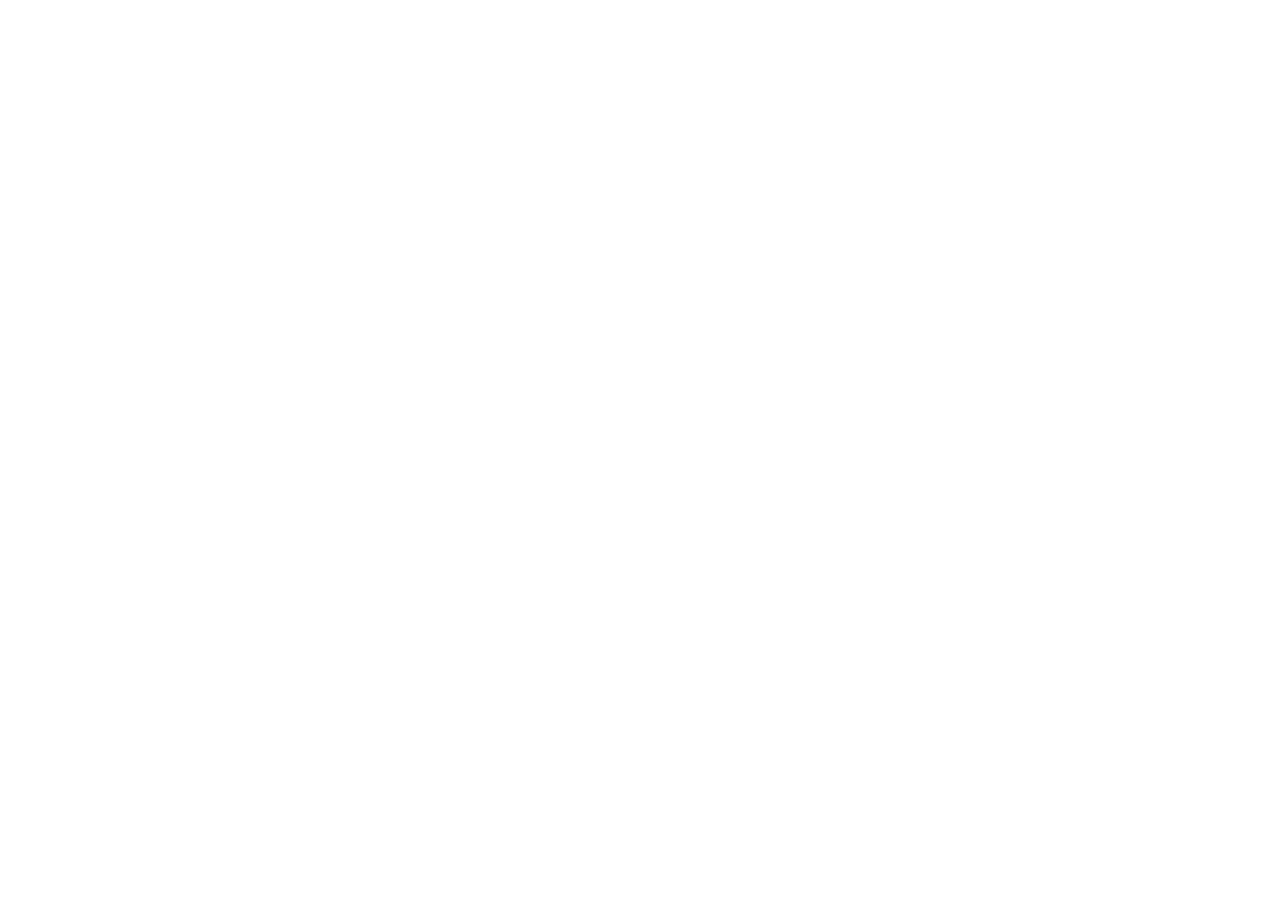
==== index.html @ c28112bc "feat: initial structure done" ====
<!DOCTYPE html>
<html lang="en">
<head>
    <meta charset="UTF-8">
    <meta http-equiv="X-UA-Compatible" content="IE=edge">
    <meta name="viewport" content="width=device-width, initial-scale=1.0">
    <title>Document</title>
</head>
<body>
    
</body>
</html>
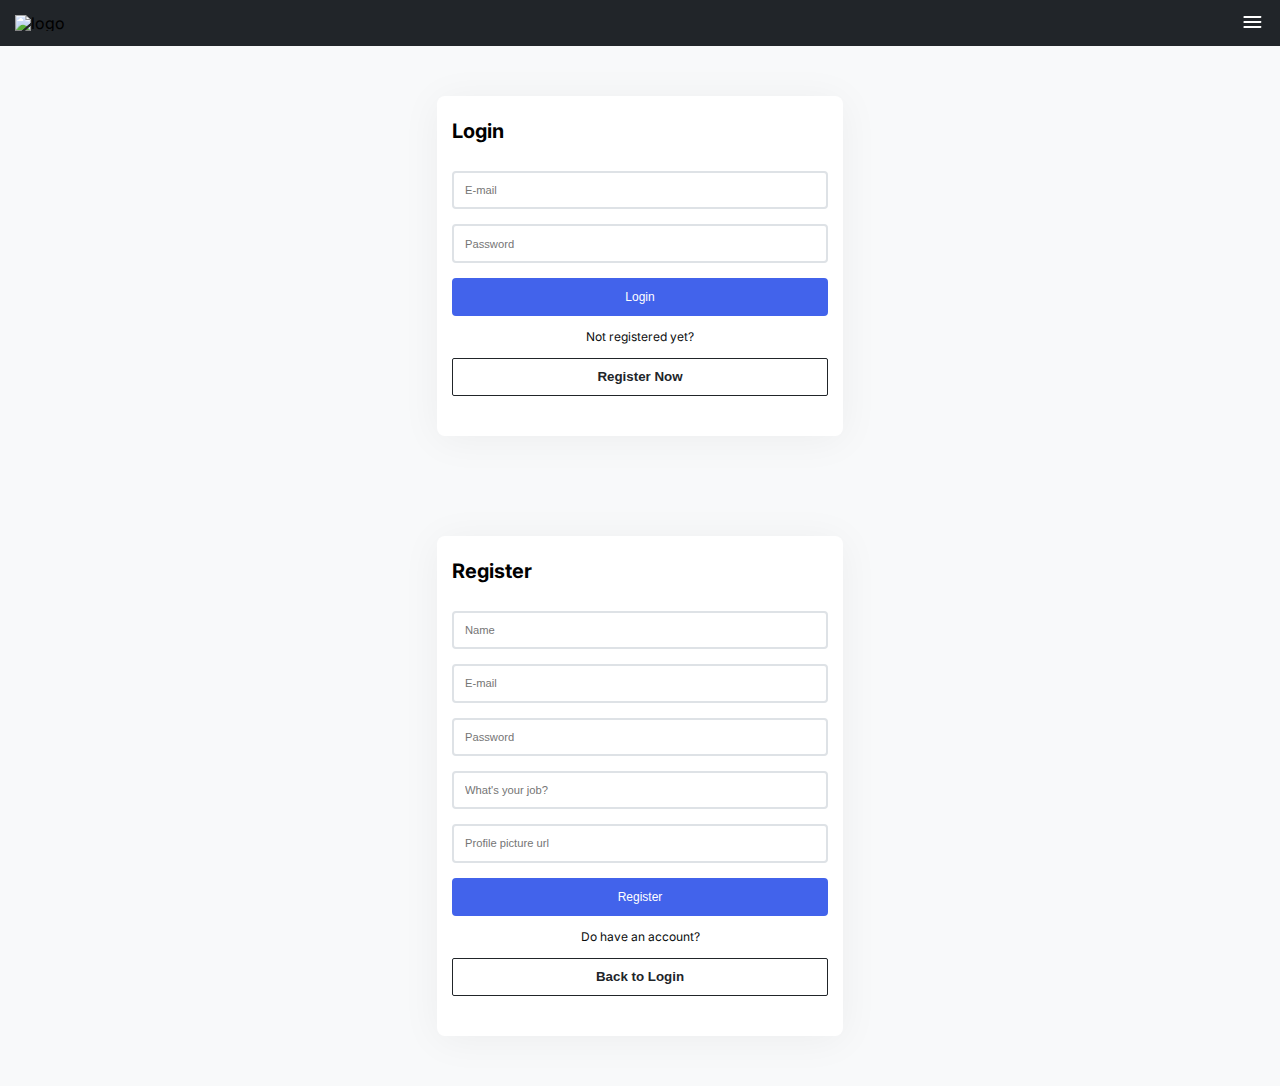
==== commit 76a35a7a: "feat: dashboard initiated" ====
--- a/index.html
+++ b/index.html
@@ -4,9 +4,58 @@
     <meta charset="UTF-8">
     <meta http-equiv="X-UA-Compatible" content="IE=edge">
     <meta name="viewport" content="width=device-width, initial-scale=1.0">
-    <title>Document</title>
+    <link rel="stylesheet" href="./src/styles/reset.css">
+    <link rel="stylesheet" href="./src/styles/globalStyles.css">
+    <link rel="stylesheet" href="./src/styles/buttons.css">
+    <link rel="stylesheet" href="./src/styles/homePage.css">
+    <title>🤓 TechPosters</title>
 </head>
 <body>
-    
+    <header>
+        <figure>
+            <img alt="logo" src="./src/assets/TechPosters.png">
+        </figure>
+        <div id="header-buttons-container">
+            <button class="header-buttons">Login</button>
+            <button class="header-buttons">Register</button>
+        </div>
+        <figure>
+            <img alt="menu-icon" src="./src/assets/menu-icon.png">
+        </figure>
+    </header>
+    <main>
+        <section id="login-section">
+            <div>
+                <h2>Login</h2>
+                <form>
+                    <input placeholder="E-mail" class="email">
+                    <input placeholder="Password" class="password">
+                    <button type="submit" id="login-button">Login</button> 
+                </form>
+                <div class="redirect-div">
+                    <span>Not registered yet?</span>
+                    <button type="button" id="back-to-register-button">Register Now</button>
+                </div>
+            </div>
+        </section>
+
+        <section id="register-section">
+            <div>
+                <h2>Register</h2>
+                <form>
+                    <input placeholder="Name" class="name">
+                    <input placeholder="E-mail" class="email">
+                    <input placeholder="Password" class="password">
+                    <input placeholder="What's your job?" class="job">
+                    <input placeholder="Profile picture url" class="img-profile">
+                    <button type="submit" id="register-button">Register</button> 
+                </form>
+                <div class="redirect-div">
+                    <span>Do have an account?</span>
+                    <button type="button" id="back-to-login-button">Back to Login</button>
+                </div>
+            </div>
+        </section>
+    </main>
 </body>
 </html>--- a/src/styles/globalStyles.css
+++ b/src/styles/globalStyles.css
@@ -0,0 +1,30 @@
+@import url('https://fonts.googleapis.com/css2?family=Inter:wght@400;600;700&family=Nunito&display=swap');
+
+:root {
+   --blue-1: #4263EB;
+   --blue-2: #364FC7;
+   --grey-0: #0A0C0D;
+   --grey-1: #212529;
+   --grey-2: #495057;
+   --grey-3: #868E96;
+   --grey-4: #DEE2E6;
+   --grey-5: #F8F9FA;
+   --grey-opacity-1: rgba(33, 37, 41, 0.5);
+   --grey-opacity-2: rgba(0, 0, 0, 0.05);
+   --whiteFixed: #FFFFFF;
+   --ice-color: #EDF2FF;
+   --font-family: 'Inter', sans-serif;
+   --close-button-font: 'Nunito', sans-serif;
+   --font-weight-1: 700;
+   --font-weight-2: 600;
+   --font-weight-3: 400;
+   --font-size-1: 1.75em; /*28px*/
+   --font-size-2: 1.25em; /*20px*/
+   --font-size-3: 1em; /*16px*/
+   --font-size-4: 0.875em; /*14px*/
+   --font-size-5: 0.75em; /*12px*/
+   --line-height-1: 2.5em; /*40px*/
+   --line-height-2: 1.75em; /*28px*/
+   --line-height-3: 1.5em; /*24px*/
+   --line-height-4: 1em; /*16px*/
+}--- a/src/styles/buttons.css
+++ b/src/styles/buttons.css
@@ -0,0 +1,43 @@
+#login-button,
+#register-button {
+  display: flex;
+  flex-direction: column;
+  justify-content: center;
+  align-items: center;
+  padding: 10px 0;
+  background: var(--blue-1);
+  border: 2px solid var(--blue-1);
+  border-radius: 4px;
+  color: var(--whiteFixed);
+  font-size: var(--font-size-5);
+}
+
+#login-button:hover, #register-button:hover {
+  background-color: var(--blue-2);
+  border: 2px solid var(--blue-2);
+}
+
+#back-to-register-button, #back-to-login-button {
+  width: 100%;
+  display: flex;
+  justify-content: center;
+  align-items: center;
+  height: 38px;
+  border: 1px solid var(--grey-1);
+  border-radius: 2px;
+  color: var(--grey-1);
+  font-weight: var(--font-weight-2);
+  background-color: var(--whiteFixed);
+}
+
+#back-to-register-button:hover, #back-to-login-button:hover {
+  border: 1px solid var(--blue-1);
+  background-color: var(--ice-color);
+  color: var(--blue-1);
+}
+
+#back-to-register-button:active, #back-to-login-button:active {
+  background-color: var(--blue-1);
+  border: 1px solid var(--blue-1);
+  color: var(--whiteFixed);
+}--- a/src/styles/homePage.css
+++ b/src/styles/homePage.css
@@ -0,0 +1,78 @@
+body {
+    background-color: var(--grey-5);
+    font-family: var(--font-family);
+}
+
+/* HEADER */
+header {
+    background-color: var(--grey-1);
+    display: flex;
+    align-items: center;
+    justify-content: space-between;
+    padding: 10px 15px;
+
+}
+
+#header-buttons-container {
+    display: none;
+}
+
+main {
+    display: flex;
+    flex-direction: column;
+    align-items: center;
+}
+
+#login-section > div , #register-section > div {
+    display: flex;
+    flex-direction: column;
+    margin: 50px 0;
+    padding: 25px 15px;
+    background-color: var(--whiteFixed);
+    box-shadow: 0px 4px 40px var(--grey-opacity-2);
+    border-radius: 8px;
+}
+
+h2 {
+    font-weight: var(--font-weight-1);
+    font-size: var(--font-size-2);
+    margin-bottom: 30px;
+}
+
+#login-section form, #register-section form, .redirect-div {
+    display: flex;
+    flex-direction: column;
+    gap: 15px;
+    margin-bottom: 15px;
+}
+
+input {
+    width: 250px;
+    border-radius: 4px;
+    border: 2px solid var(--grey-4);
+    padding: 1em;
+    font-size: 0.70em;
+    color: var(--grey-2);
+}
+
+input:focus {
+    outline: none;
+    border: 2px solid var(--blue-1);
+}
+
+.redirect-div {
+    gap: 15px;
+    display: flex;
+    align-items: center;
+}
+
+.redirect-div span {
+    color: var(--grey-0);
+    font-size: var(--font-size-5);
+}
+
+@media screen and (min-width: 500px) {
+    input {
+        width: 350px;
+    }
+}
